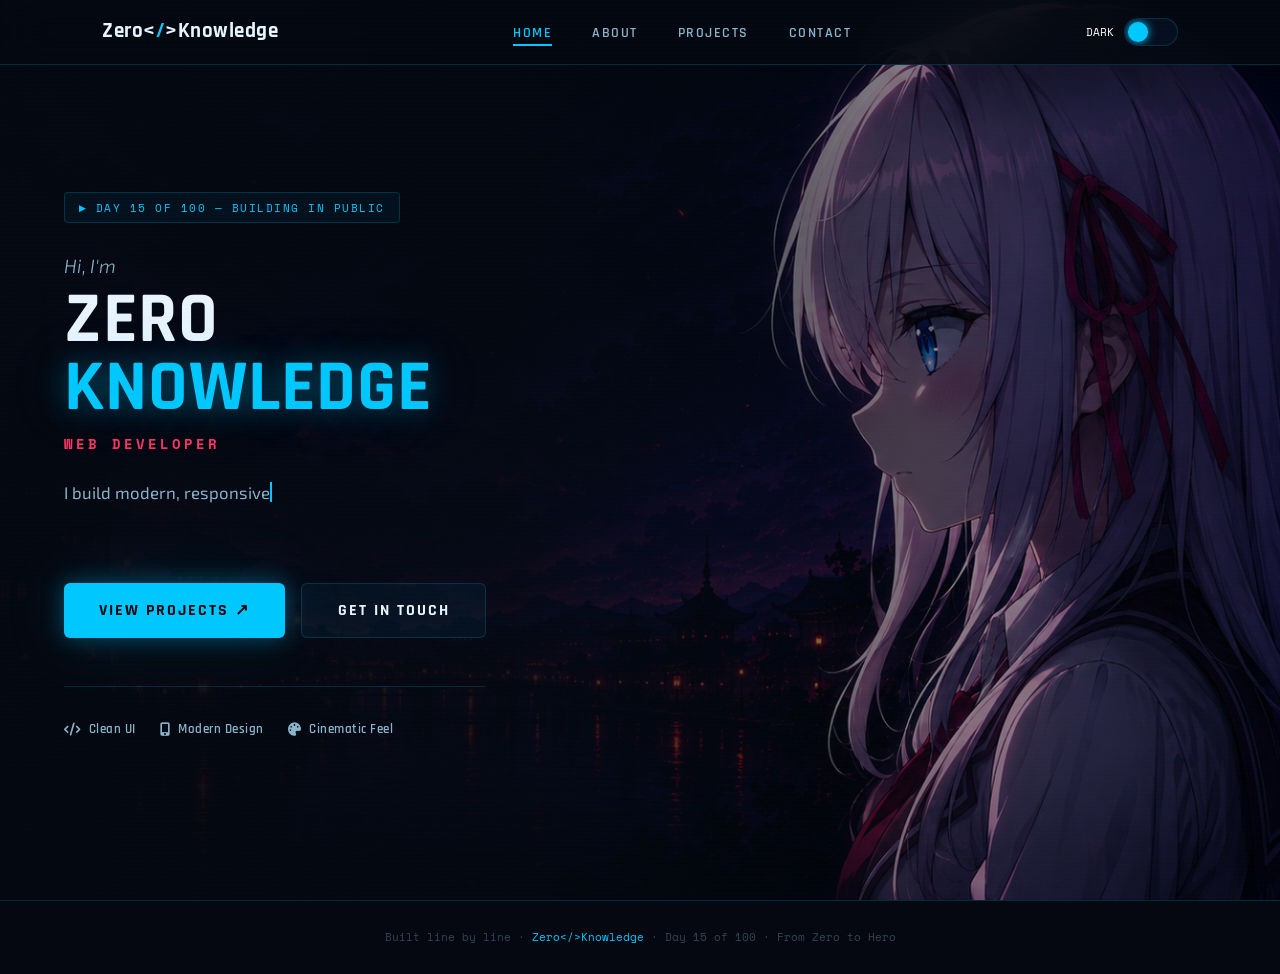
==== index.html @ e258e445 "Add files via upload" ====
<!DOCTYPE html>
<html lang="en" data-theme="dark">
<head>
  <meta charset="UTF-8" />
  <meta name="viewport" content="width=device-width, initial-scale=1.0" />
  <title>Zero&lt;/&gt;Knowledge — Home</title>
  <link rel="preconnect" href="https://fonts.googleapis.com" />
  <link href="https://fonts.googleapis.com/css2?family=Rajdhani:wght@400;500;600;700&family=Exo+2:ital,wght@0,300;0,400;0,600;0,800;1,300&family=Space+Mono:wght@400;700&display=swap" rel="stylesheet" />
  <link rel="stylesheet" href="https://cdnjs.cloudflare.com/ajax/libs/font-awesome/6.5.1/css/all.min.css">
  <link rel="stylesheet" href="style.css">
</head>
<body>

<!-- NAVBAR -->
<nav>
  <div class="nav-inner">
    <a class="nav-logo" href="index.html">Zero&lt;<span>/</span>&gt;Knowledge</a>
    <ul class="nav-links">
      <li><a href="index.html" class="active">Home</a></li>
      <li><a href="about.html">About</a></li>
      <li><a href="projects.html">Projects</a></li>
      <li><a href="contact.html">Contact</a></li>
    </ul>
    <div class="theme-toggle" id="themeToggle">
      <span class="toggle-label" id="themeLabel">DARK</span>
      <div class="toggle-track"><div class="toggle-thumb"></div></div>
    </div>
  </div>
</nav>

<!-- HERO -->
<section class="hero" id="hero">
  <div class="hero-content">
    <div class="hero-tag">DAY 15 OF 100 — BUILDING IN PUBLIC</div>
    <p class="hero-greeting">Hi, I'm</p>
    <h1 class="hero-name">
      <span class="zero">ZERO</span><br>
      <span class="knowledge">KNOWLEDGE</span>
    </h1>
    <p class="hero-role">Web Developer</p>
    <div class="typewriter-wrap"><span id="tw"></span></div>
    <div class="cta-group">
      <a href="projects.html" class="btn-p">View Projects ↗</a>
      <a href="contact.html" class="btn-o">Get In Touch</a>
    </div>
    <div class="hero-badges">
      <div class="badge"><i class="fas fa-code"></i> Clean UI</div>
      <div class="badge"><i class="fas fa-mobile-alt"></i> Modern Design</div>
      <div class="badge"><i class="fas fa-palette"></i> Cinematic Feel</div>
    </div>
  </div>
</section>

<!-- FOOTER -->
<footer>Built line by line · <em>Zero&lt;/&gt;Knowledge</em> · Day 15 of 100 · From Zero to Hero</footer>

<script src="script.js"></script>
</body>
</html>
---- style.css ----
/* ═══════════════════════════════════════
   THEME VARIABLES
═══════════════════════════════════════ */
:root { --t: 0.45s; }

[data-theme="dark"] {
  --bg-primary:     #050810;
  --bg-secondary:   #080c18;
  --bg-card:        rgba(8, 18, 38, 0.72);
  --bg-glass:       rgba(0,200,255,0.05);
  --border-color:   rgba(0,200,255,0.18);
  --border-glow:    rgba(0,200,255,0.45);
  --text-primary:   #e8f4ff;
  --text-secondary: #8ab4cc;
  --text-muted:     #344455;
  --accent:         #00c8ff;
  --accent2:        #0062ff;
  --accent-red:     #ff3366;
  --accent-gold:    #ffd700;
  --nav-bg:         rgba(5,8,16,0.88);
  --card-shadow:    0 8px 40px rgba(0,200,255,0.07);
  --glow:           0 0 22px rgba(0,200,255,0.35), 0 0 70px rgba(0,200,255,0.12);
  --skill-bg:       rgba(255,255,255,0.05);
  --hero-img:       url('img/bg1.png');
  --hero-overlay:   linear-gradient(90deg, rgba(5,8,16,0.98) 0%, rgba(5,8,16,0.90) 40%, rgba(5,8,16,0.55) 65%, rgba(5,8,16,0.15) 100%);
  --scanline-op:    1;
}

[data-theme="light"] {
  --bg-primary:     #f2f5f9;
  --bg-secondary:   #ffffff;
  --bg-card:        rgba(255,255,255,0.88);
  --bg-glass:       rgba(0,100,200,0.04);
  --border-color:   rgba(0,100,200,0.14);
  --border-glow:    rgba(0,100,200,0.3);
  --text-primary:   #0a1628;
  --text-secondary: #3a5068;
  --text-muted:     #8899aa;
  --accent:         #0055cc;
  --accent2:        #003388;
  --accent-red:     #cc0033;
  --accent-gold:    #996600;
  --nav-bg:         rgba(242,245,249,0.92);
  --card-shadow:    0 8px 40px rgba(0,100,200,0.09);
  --glow:           0 4px 24px rgba(0,100,200,0.18);
  --skill-bg:       rgba(0,0,0,0.06);
  --hero-img:       url('img/bg2.png');
  --hero-overlay:   linear-gradient(90deg, rgba(242,245,249,0.98) 0%, rgba(242,245,249,0.92) 40%, rgba(242,245,249,0.55) 65%, rgba(242,245,249,0.1) 100%);
  --scanline-op:    0;
}

/* ═══ RESET ═══ */
*,*::before,*::after{box-sizing:border-box;margin:0;padding:0}
html{scroll-behavior:smooth}
body{
  font-family:'Exo 2',sans-serif;
  background:var(--bg-primary);
  color:var(--text-primary);
  transition:background var(--t),color var(--t);
  overflow-x:hidden;
  line-height:1.6;
}

/* Scanline */
body::before{
  content:'';
  position:fixed;inset:0;
  background:repeating-linear-gradient(0deg,transparent,transparent 2px,rgba(0,200,255,0.013) 2px,rgba(0,200,255,0.013) 4px);
  pointer-events:none;z-index:9999;
  opacity:var(--scanline-op);
  transition:opacity var(--t);
}

/* ═══ NAVBAR ═══ */
nav{
  position:fixed;top:0;left:0;right:0;z-index:1000;
  background:var(--nav-bg);
  backdrop-filter:blur(24px);-webkit-backdrop-filter:blur(24px);
  border-bottom:1px solid var(--border-color);
  transition:background var(--t),border-color var(--t);
}
.nav-inner{
  max-width:1140px;margin:0 auto;padding:0 2rem;
  height:64px;display:flex;align-items:center;justify-content:space-between;
}
.nav-logo{
  font-family:'Rajdhani',sans-serif;font-size:1.3rem;font-weight:700;
  color:var(--text-primary);text-decoration:none;letter-spacing:.5px;
  transition:color var(--t);
}
.nav-logo span{color:var(--accent);}
.nav-links{display:flex;align-items:center;gap:2.5rem;list-style:none;}
.nav-links a{
  font-family:'Rajdhani',sans-serif;font-size:.9rem;font-weight:600;
  letter-spacing:1.5px;text-transform:uppercase;
  color:var(--text-secondary);text-decoration:none;position:relative;
  transition:color .3s;
}
.nav-links a::after{
  content:'';position:absolute;bottom:-4px;left:0;right:0;
  height:2px;background:var(--accent);
  transform:scaleX(0);transform-origin:left;transition:transform .3s;
}
.nav-links a:hover{color:var(--accent);}
.nav-links a:hover::after{transform:scaleX(1);}
.nav-links a.active{color:var(--accent);}
.nav-links a.active::after{transform:scaleX(1);}

/* Toggle */
.theme-toggle{
  display:flex;align-items:center;gap:.6rem;cursor:pointer;user-select:none;
  font-family:'Space Mono',monospace;font-size:.7rem;
  transition:color var(--t);
}
.toggle-track{
  width:54px;height:28px;background:var(--bg-card);
  border-radius:14px;border:1px solid var(--border-color);
  position:relative;transition:background var(--t),border-color var(--t);overflow:hidden;
}
.toggle-thumb{
  position:absolute;top:3px;left:3px;width:20px;height:20px;
  border-radius:50%;background:var(--accent);
  box-shadow:0 0 10px var(--accent);
  transition:transform var(--t) cubic-bezier(.34,1.56,.64,1),background var(--t),box-shadow var(--t);
}
[data-theme="light"] .toggle-thumb{transform:translateX(26px);}
.toggle-label{
  transition:color var(--t);
}
[data-theme="dark"] .toggle-label{
  color: #ffffff;
}
[data-theme="light"] .toggle-label{
  color: #1a1a2e;
}

/* ═══ HERO ═══ */
.hero{
  min-height:100vh;
  background:var(--hero-img) center right/cover no-repeat;
  position:relative;
  display:flex;align-items:center;justify-content:flex-start;
  padding:7rem 0 5rem;
  transition:background var(--t);
}
.hero::before{
  content:'';position:absolute;inset:0;
  background:var(--hero-overlay);
  transition:background var(--t);
}
.hero-content{
  position:relative;z-index:1;
  max-width:560px;
  margin-left:0;
  padding-left:clamp(1.25rem,5vw,4rem);
}
.hero-tag{
  display:inline-flex;align-items:center;gap:.5rem;
  font-family:'Space Mono',monospace;font-size:.7rem;
  color:var(--accent);border:1px solid var(--border-color);
  background:var(--bg-glass);padding:.35rem .9rem;border-radius:4px;
  margin-bottom:1.75rem;letter-spacing:1.5px;
  transition:color var(--t),border-color var(--t);
}
.hero-tag::before{content:'▶';font-size:.55rem;animation:blink 1.5s infinite;}
@keyframes blink{0%,100%{opacity:1}50%{opacity:.2}}

.hero-greeting{
  font-size:1.2rem;font-weight:300;font-style:italic;
  color:var(--text-secondary);margin-bottom:.25rem;
  transition:color var(--t);
}
.hero-name{
  font-family:'Rajdhani',sans-serif;
  font-size:clamp(3rem,6vw,4.5rem);font-weight:700;
  line-height:.95;margin-bottom:.6rem;letter-spacing:1px;
}
.hero-name .zero{color:var(--text-primary);transition:color var(--t);}
.hero-name .knowledge{
  color:var(--accent);
  text-shadow:0 0 30px rgba(0,200,255,.4),0 0 80px rgba(0,200,255,.15);
  transition:color var(--t),text-shadow var(--t);
}
[data-theme="light"] .hero-name .knowledge{
  text-shadow:0 4px 20px rgba(0,100,200,.25);
}
.hero-role{
  font-family:'Space Mono',monospace;font-size:.9rem;
  color:var(--accent-red);font-weight:700;letter-spacing:3px;
  margin-bottom:1.5rem;text-transform:uppercase;
  transition:color var(--t);
}
.typewriter-wrap{
  font-size:1.05rem;color:var(--text-secondary);
  margin-bottom:2.5rem;min-height:64px;
  transition:color var(--t);
}
#tw{border-right:2px solid var(--accent);animation:cur .75s step-end infinite;}
@keyframes cur{50%{border-right-color:transparent;}}

.cta-group{display:flex;gap:1rem;flex-wrap:wrap;}
.btn-p{
  font-family:'Rajdhani',sans-serif;font-size:1rem;font-weight:700;
  letter-spacing:2px;text-transform:uppercase;padding:.85rem 2.2rem;
  border-radius:6px;border:none;background:var(--accent);color:#050810;
  cursor:pointer;text-decoration:none;display:inline-flex;align-items:center;gap:.5rem;
  box-shadow:var(--glow);transition:transform .2s,box-shadow .2s;
}
.btn-p:hover{transform:translateY(-3px);box-shadow:0 0 40px rgba(0,200,255,.55),0 0 100px rgba(0,200,255,.18);}
[data-theme="light"] .btn-p:hover{box-shadow:0 8px 30px rgba(0,100,200,.3);}
.btn-o{
  font-family:'Rajdhani',sans-serif;font-size:1rem;font-weight:700;
  letter-spacing:2px;text-transform:uppercase;padding:.85rem 2.2rem;
  border-radius:6px;border:1px solid var(--border-color);background:var(--bg-glass);
  color:var(--text-primary);cursor:pointer;text-decoration:none;
  display:inline-flex;align-items:center;gap:.5rem;
  transition:border-color .3s,color .3s,background .3s;
}
.btn-o:hover{border-color:var(--accent);color:var(--accent);}

.hero-badges{
  display:flex;gap:1.5rem;margin-top:3rem;
  padding-top:2rem;border-top:1px solid var(--border-color);
  transition:border-color var(--t);
}
.badge{
  display:flex;align-items:center;gap:.5rem;
  font-family:'Rajdhani',sans-serif;font-size:.82rem;font-weight:600;
  color:var(--text-secondary);letter-spacing:.5px;transition:color var(--t);
}

/* ═══ SECTIONS ═══ */
.sec{max-width:1140px;margin:0 auto;padding:6rem 2rem;}
.alt-bg{background:var(--bg-secondary);transition:background var(--t);}
.sec-label{
  font-family:'Space Mono',monospace;font-size:.68rem;letter-spacing:3px;
  text-transform:uppercase;color:var(--accent);margin-bottom:.7rem;
  transition:color var(--t);
}
.divider{width:52px;height:3px;background:linear-gradient(90deg,var(--accent),transparent);margin-bottom:1.25rem;}
.sec-title{
  font-family:'Rajdhani',sans-serif;font-size:clamp(1.9rem,4vw,2.6rem);
  font-weight:700;color:var(--text-primary);margin-bottom:.9rem;
  transition:color var(--t);
}
.sec-sub{font-size:.97rem;color:var(--text-secondary);max-width:580px;margin-bottom:3rem;transition:color var(--t);}

/* ═══ ABOUT ═══ */
.about-grid{display:grid;grid-template-columns:1fr 1fr;gap:4rem;align-items:start;}
.about-text p{color:var(--text-secondary);margin-bottom:1.2rem;line-height:1.85;font-size:.98rem;transition:color var(--t);}
code{font-family:'Space Mono',monospace;font-size:.82rem;color:var(--accent);}
.stats{display:grid;grid-template-columns:repeat(3,1fr);gap:1.25rem;margin-top:2.5rem;}
.stat{
  background:var(--bg-card);border:1px solid var(--border-color);
  border-radius:10px;padding:1.25rem;text-align:center;
  backdrop-filter:blur(10px);transition:all .3s;
}
.stat:hover{border-color:var(--accent);box-shadow:var(--glow);transform:translateY(-4px);}
.stat-num{font-family:'Rajdhani',sans-serif;font-size:2rem;font-weight:700;color:var(--accent);display:block;transition:color var(--t);}
.stat-lbl{font-size:.7rem;color:var(--text-muted);font-family:'Space Mono',monospace;letter-spacing:1px;}

/* Skills */
.skills h3{
  font-family:'Rajdhani',sans-serif;font-size:1.05rem;font-weight:700;
  color:var(--text-primary);margin-bottom:1.5rem;letter-spacing:1px;transition:color var(--t);
}
.sk{margin-bottom:1.3rem;}
.sk-meta{display:flex;justify-content:space-between;margin-bottom:.35rem;}
.sk-name{font-family:'Rajdhani',sans-serif;font-size:.92rem;font-weight:600;color:var(--text-primary);transition:color var(--t);}
.sk-pct{font-family:'Space Mono',monospace;font-size:.72rem;color:var(--accent);transition:color var(--t);}
.sk-track{height:6px;background:var(--skill-bg);border-radius:3px;overflow:hidden;}
.sk-fill{height:100%;border-radius:3px;width:0;transition:width 1.6s cubic-bezier(.25,1,.5,1);}
.f1{background:linear-gradient(90deg,#e34c26,#f16529);}
.f2{background:linear-gradient(90deg,#264de4,#2965f1);}
.f3{background:linear-gradient(90deg,#f7df1e,#e6c000);}
.f4{background:linear-gradient(90deg,#00c8ff,#0062ff);}
.f5{background:linear-gradient(90deg,#f05032,#d94c2e);}

/* ═══ PROJECTS ═══ */
.projects-grid{
  display:grid;
  grid-template-columns:repeat(auto-fill,minmax(320px,1fr));
  gap:1.5rem;
  margin-top:2rem;
}
.project-card{
  background:var(--bg-card);
  border:1px solid var(--border-color);
  border-radius:16px;
  padding:1.5rem;
  transition:all .3s;
  cursor:pointer;
}
.project-card:hover{
  transform:translateY(-6px);
  border-color:var(--accent);
  box-shadow:var(--card-shadow);
}
.project-icon{font-size:2rem;margin-bottom:.75rem;}
.project-day{
  font-family:'Space Mono',monospace;
  font-size:.65rem;
  color:var(--accent);
  letter-spacing:2px;
  margin-bottom:.5rem;
}
.project-card h3{
  font-family:'Rajdhani',sans-serif;
  font-size:1.2rem;
  margin-bottom:.5rem;
  color:var(--text-primary);
}
.project-card p{
  font-size:.85rem;
  color:var(--text-secondary);
  margin-bottom:1rem;
  line-height:1.5;
}
.project-tags{display:flex;gap:.5rem;flex-wrap:wrap;}
.project-tags span{
  font-family:'Space Mono',monospace;
  font-size:.6rem;
  padding:.2rem .6rem;
  border-radius:4px;
  background:var(--bg-glass);
  color:var(--accent);
}

/* ═══ MODAL SYSTEM (Day 15) ═══ */
.modal-overlay {
  position: fixed;
  top: 0;
  left: 0;
  width: 100%;
  height: 100%;
  background: rgba(0, 0, 0, 0.85);
  backdrop-filter: blur(12px);
  z-index: 2000;
  display: none;
  align-items: center;
  justify-content: center;
  opacity: 0;
  transition: opacity 0.3s ease;
}

.modal-overlay.active {
  display: flex;
  opacity: 1;
}

.modal-container {
  background: var(--bg-card);
  border: 1px solid var(--accent);
  border-radius: 20px;
  max-width: 550px;
  width: 90%;
  padding: 2rem;
  position: relative;
  transform: scale(0.9);
  transition: transform 0.3s ease;
  box-shadow: 0 20px 40px rgba(0, 0, 0, 0.3);
}

.modal-overlay.active .modal-container {
  transform: scale(1);
}

.modal-close {
  position: absolute;
  top: 1rem;
  right: 1.2rem;
  font-size: 1.8rem;
  background: none;
  border: none;
  color: var(--text-muted);
  cursor: pointer;
  transition: color 0.3s;
}

.modal-close:hover {
  color: var(--accent-red);
}

.modal-icon {
  font-size: 3rem;
  text-align: center;
  margin-bottom: 0.5rem;
}

.modal-day {
  font-family: 'Space Mono', monospace;
  font-size: 0.7rem;
  color: var(--accent);
  letter-spacing: 2px;
  text-align: center;
  margin-bottom: 0.5rem;
}

.modal-title {
  font-family: 'Rajdhani', sans-serif;
  font-size: 1.8rem;
  font-weight: 700;
  text-align: center;
  color: var(--text-primary);
  margin-bottom: 1rem;
}

.modal-description {
  font-size: 0.95rem;
  line-height: 1.7;
  color: var(--text-secondary);
  margin-bottom: 1.2rem;
  text-align: center;
}

.modal-tech {
  display: flex;
  flex-wrap: wrap;
  justify-content: center;
  gap: 0.5rem;
  margin-bottom: 1.2rem;
}

.modal-tech span {
  font-family: 'Space Mono', monospace;
  font-size: 0.7rem;
  padding: 0.3rem 0.8rem;
  border-radius: 20px;
  background: var(--bg-glass);
  border: 1px solid var(--accent);
  color: var(--accent);
}

.modal-lessons {
  margin-bottom: 1.5rem;
}

.modal-lessons h4 {
  font-family: 'Rajdhani', sans-serif;
  font-size: 1rem;
  color: var(--text-primary);
  margin-bottom: 0.6rem;
  display: flex;
  align-items: center;
  gap: 0.5rem;
}

.modal-lessons ul {
  list-style: none;
  padding-left: 0;
}

.modal-lessons li {
  font-size: 0.85rem;
  color: var(--text-secondary);
  margin-bottom: 0.4rem;
  padding-left: 1.2rem;
  position: relative;
}

.modal-lessons li::before {
  content: "▹";
  position: absolute;
  left: 0;
  color: var(--accent);
}

.modal-live-btn {
  width: 100%;
  padding: 0.8rem;
  font-family: 'Rajdhani', sans-serif;
  font-size: 0.9rem;
  font-weight: 700;
  letter-spacing: 1px;
  text-transform: uppercase;
  background: var(--accent);
  border: none;
  border-radius: 8px;
  color: var(--bg-primary);
  cursor: pointer;
  transition: all 0.3s;
}

.modal-live-btn:hover {
  transform: translateY(-2px);
  box-shadow: var(--glow);
}

[data-theme="light"] .modal-container {
  background: white;
  border-color: var(--accent);
}

[data-theme="light"] .modal-tech span {
  background: rgba(0, 100, 200, 0.1);
}

/* ═══ CONTACT ═══ */
.contact-grid{
  display:grid;
  grid-template-columns:1fr 1fr;
  gap:3rem;
}
.contact-form{display:flex;flex-direction:column;gap:1.25rem;}
.form-group{display:flex;flex-direction:column;gap:.5rem;}
.form-group label{
  font-family:'Rajdhani',sans-serif;
  font-size:.8rem;
  font-weight:600;
  letter-spacing:1px;
  color:var(--text-secondary);
}
.form-group input,
.form-group textarea{
  background:var(--bg-card);
  border:1px solid var(--border-color);
  border-radius:8px;
  padding:.85rem 1rem;
  font-family:'Exo 2',sans-serif;
  font-size:.9rem;
  color:var(--text-primary);
  transition:all .3s;
}
.form-group input:focus,
.form-group textarea:focus{
  outline:none;
  border-color:var(--accent);
  box-shadow:0 0 0 3px rgba(0,200,255,0.1);
}
.contact-info p{
  color:var(--text-secondary);
  line-height:1.8;
  margin-bottom:1.5rem;
}
.social-links-list{display:flex;flex-direction:column;gap:1rem;}
.social-link{
  display:flex;
  align-items:center;
  gap:1rem;
  padding:1rem;
  background:var(--bg-card);
  border:1px solid var(--border-color);
  border-radius:12px;
  text-decoration:none;
  transition:all .3s;
}
.social-link:hover{
  transform:translateX(6px);
  border-color:var(--accent);
}
.social-link i{font-size:1.5rem;color:var(--accent);}
.social-name{font-weight:600;color:var(--text-primary);margin-bottom:.2rem;}
.social-handle{font-size:.7rem;color:var(--text-muted);}

/* ═══ FOOTER ═══ */
footer{
  border-top:1px solid var(--border-color);
  padding:1.75rem;
  text-align:center;
  font-family:'Space Mono',monospace;
  font-size:.68rem;
  color:var(--text-muted);
  transition:border-color var(--t),color var(--t);
}
footer em{color:var(--accent);font-style:normal;}

/* ═══ SCROLL REVEAL ═══ */
.reveal{opacity:0;transform:translateY(28px);transition:opacity .7s ease,transform .7s ease;}
.reveal.on{opacity:1;transform:translateY(0);}

/* ═══ RESPONSIVE ═══ */
@media(max-width:768px){
  .about-grid{grid-template-columns:1fr;gap:2.5rem;}
  .contact-grid{grid-template-columns:1fr;gap:2rem;}
  .nav-links{display:none;}
  .hero-badges{gap:1rem;}
  .hero{padding:6rem 0 4rem;background-position:right center;}
  .hero-content{padding-left:1.25rem;padding-right:1rem;}
  .hero-name{font-size:clamp(2.4rem,10vw,3.5rem);}
  .cta-group{flex-direction:column;gap:.75rem;}
  .btn-p,.btn-o{width:100%;justify-content:center;}
  .hero-badges{flex-wrap:wrap;}
  .projects-grid{grid-template-columns:1fr;}
}
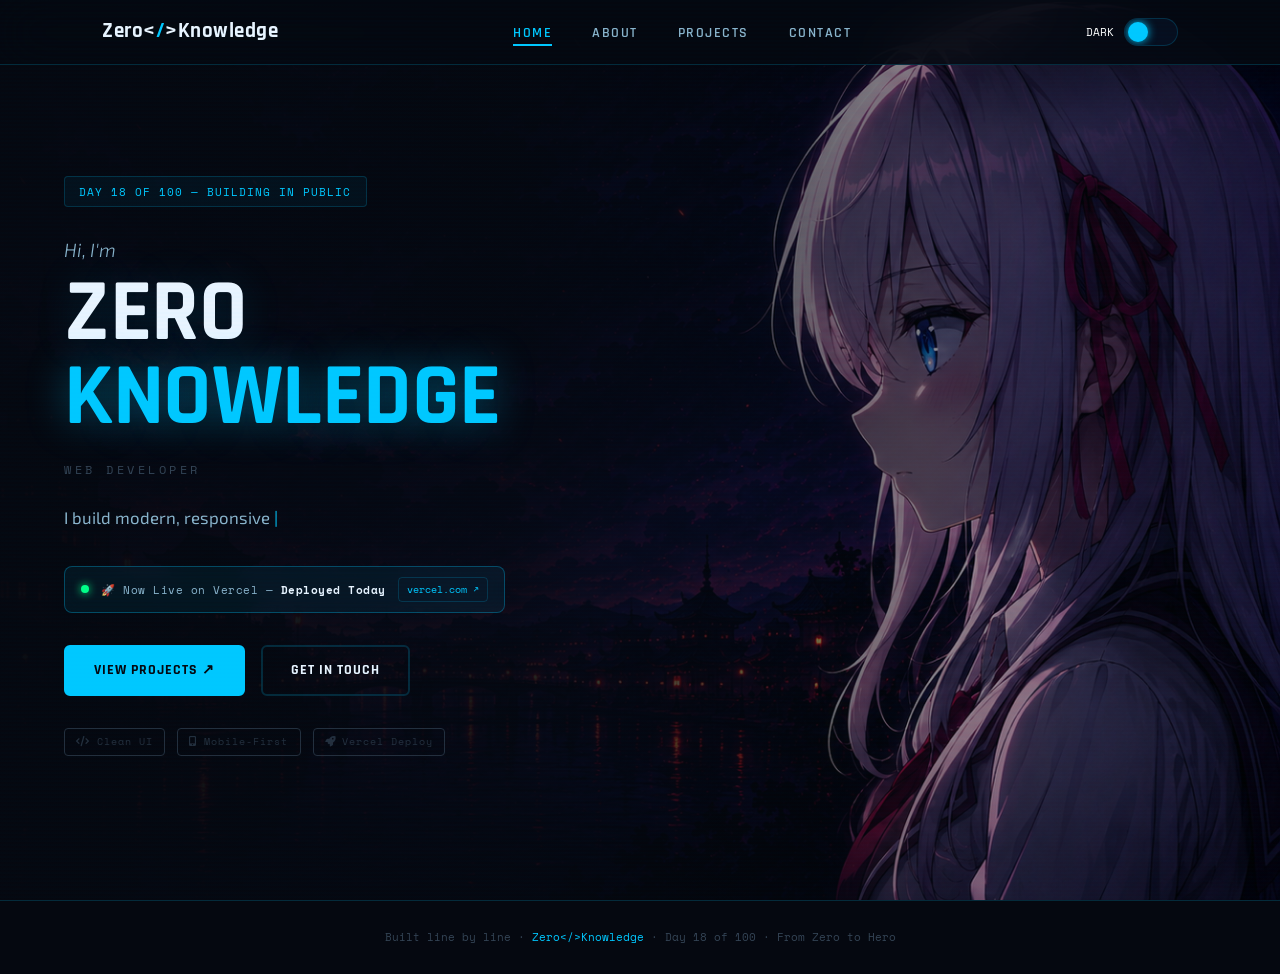
==== commit 3de2f981: "Add files via upload" ====
--- a/index.html
+++ b/index.html
@@ -2,7 +2,7 @@
 <html lang="en" data-theme="dark">
 <head>
   <meta charset="UTF-8" />
-  <meta name="viewport" content="width=device-width, initial-scale=1.0" />
+  <meta name="viewport" content="width=device-width, initial-scale=1.0, user-scalable=yes" />
   <title>Zero&lt;/&gt;Knowledge — Home</title>
   <link rel="preconnect" href="https://fonts.googleapis.com" />
   <link href="https://fonts.googleapis.com/css2?family=Rajdhani:wght@400;500;600;700&family=Exo+2:ital,wght@0,300;0,400;0,600;0,800;1,300&family=Space+Mono:wght@400;700&display=swap" rel="stylesheet" />
@@ -26,12 +26,25 @@
       <div class="toggle-track"><div class="toggle-thumb"></div></div>
     </div>
   </div>
+  <div class="mobile-menu-btn" id="mobileMenuBtn">
+    <i class="fas fa-bars"></i>
+  </div>
 </nav>
+
+<!-- Mobile Menu -->
+<div class="mobile-menu" id="mobileMenu">
+  <ul class="mobile-nav-links">
+    <li><a href="index.html" class="active">Home</a></li>
+    <li><a href="about.html">About</a></li>
+    <li><a href="projects.html">Projects</a></li>
+    <li><a href="contact.html">Contact</a></li>
+  </ul>
+</div>
 
 <!-- HERO -->
 <section class="hero" id="hero">
   <div class="hero-content">
-    <div class="hero-tag">DAY 15 OF 100 — BUILDING IN PUBLIC</div>
+    <div class="hero-tag">DAY 18 OF 100 — BUILDING IN PUBLIC</div>
     <p class="hero-greeting">Hi, I'm</p>
     <h1 class="hero-name">
       <span class="zero">ZERO</span><br>
@@ -39,20 +52,28 @@
     </h1>
     <p class="hero-role">Web Developer</p>
     <div class="typewriter-wrap"><span id="tw"></span></div>
+
+    <!-- Vercel Deploy Banner -->
+    <div class="deploy-banner">
+      <div class="deploy-dot"></div>
+      <span class="deploy-text">🚀 Now Live on Vercel — <strong>Deployed Today</strong></span>
+      <a href="https://vercel.com" target="_blank" rel="noopener noreferrer" class="deploy-link">vercel.com ↗</a>
+    </div>
+
     <div class="cta-group">
       <a href="projects.html" class="btn-p">View Projects ↗</a>
       <a href="contact.html" class="btn-o">Get In Touch</a>
     </div>
     <div class="hero-badges">
       <div class="badge"><i class="fas fa-code"></i> Clean UI</div>
-      <div class="badge"><i class="fas fa-mobile-alt"></i> Modern Design</div>
-      <div class="badge"><i class="fas fa-palette"></i> Cinematic Feel</div>
+      <div class="badge"><i class="fas fa-mobile-alt"></i> Mobile-First</div>
+      <div class="badge"><i class="fas fa-rocket"></i> Vercel Deploy</div>
     </div>
   </div>
 </section>
 
 <!-- FOOTER -->
-<footer>Built line by line · <em>Zero&lt;/&gt;Knowledge</em> · Day 15 of 100 · From Zero to Hero</footer>
+<footer>Built line by line · <em>Zero&lt;/&gt;Knowledge</em> · Day 18 of 100 · From Zero to Hero</footer>
 
 <script src="script.js"></script>
 </body>
--- a/style.css
+++ b/style.css
@@ -17,6 +17,7 @@
   --accent2:        #0062ff;
   --accent-red:     #ff3366;
   --accent-gold:    #ffd700;
+  --accent-green:   #00ff88;
   --nav-bg:         rgba(5,8,16,0.88);
   --card-shadow:    0 8px 40px rgba(0,200,255,0.07);
   --glow:           0 0 22px rgba(0,200,255,0.35), 0 0 70px rgba(0,200,255,0.12);
@@ -24,6 +25,8 @@
   --hero-img:       url('img/bg1.png');
   --hero-overlay:   linear-gradient(90deg, rgba(5,8,16,0.98) 0%, rgba(5,8,16,0.90) 40%, rgba(5,8,16,0.55) 65%, rgba(5,8,16,0.15) 100%);
   --scanline-op:    1;
+  --deploy-bg:      rgba(0,200,255,0.07);
+  --deploy-border:  rgba(0,200,255,0.3);
 }
 
 [data-theme="light"] {
@@ -40,6 +43,7 @@
   --accent2:        #003388;
   --accent-red:     #cc0033;
   --accent-gold:    #996600;
+  --accent-green:   #007744;
   --nav-bg:         rgba(242,245,249,0.92);
   --card-shadow:    0 8px 40px rgba(0,100,200,0.09);
   --glow:           0 4px 24px rgba(0,100,200,0.18);
@@ -47,6 +51,8 @@
   --hero-img:       url('img/bg2.png');
   --hero-overlay:   linear-gradient(90deg, rgba(242,245,249,0.98) 0%, rgba(242,245,249,0.92) 40%, rgba(242,245,249,0.55) 65%, rgba(242,245,249,0.1) 100%);
   --scanline-op:    0;
+  --deploy-bg:      rgba(0,100,200,0.06);
+  --deploy-border:  rgba(0,100,200,0.25);
 }
 
 /* ═══ RESET ═══ */
@@ -73,33 +79,117 @@
 
 /* ═══ NAVBAR ═══ */
 nav{
-  position:fixed;top:0;left:0;right:0;z-index:1000;
+  position:fixed;
+  top:0;
+  left:0;
+  right:0;
+  z-index:1000;
   background:var(--nav-bg);
-  backdrop-filter:blur(24px);-webkit-backdrop-filter:blur(24px);
+  backdrop-filter:blur(24px);
   border-bottom:1px solid var(--border-color);
   transition:background var(--t),border-color var(--t);
 }
+
 .nav-inner{
-  max-width:1140px;margin:0 auto;padding:0 2rem;
-  height:64px;display:flex;align-items:center;justify-content:space-between;
-}
+  max-width:1140px;
+  margin:0 auto;
+  padding:0 2rem;
+  height:64px;
+  display:flex;
+  align-items:center;
+  justify-content:space-between;
+}
+
+.mobile-menu-btn{
+  display:none;
+  position:absolute;
+  right:20px;
+  top:18px;
+  font-size:24px;
+  cursor:pointer;
+  color:var(--text-primary);
+  z-index:1001;
+}
+
+.mobile-menu{
+  display:none;
+  position:fixed;
+  top:64px;
+  left:0;
+  right:0;
+  background:var(--nav-bg);
+  backdrop-filter:blur(24px);
+  border-bottom:1px solid var(--border-color);
+  z-index:999;
+  padding:1rem;
+  transform:translateX(-100%);
+  transition:transform 0.3s ease;
+}
+
+.mobile-menu.active{
+  transform:translateX(0);
+  display:block;
+}
+
+.mobile-nav-links{
+  list-style:none;
+  display:flex;
+  flex-direction:column;
+  gap:1rem;
+  text-align:center;
+}
+
+.mobile-nav-links a{
+  font-family:'Rajdhani',sans-serif;
+  font-size:1rem;
+  font-weight:600;
+  letter-spacing:1.5px;
+  text-transform:uppercase;
+  color:var(--text-secondary);
+  text-decoration:none;
+  display:block;
+  padding:0.5rem;
+}
+
+.mobile-nav-links a.active,
+.mobile-nav-links a:hover{
+  color:var(--accent);
+}
+
 .nav-logo{
-  font-family:'Rajdhani',sans-serif;font-size:1.3rem;font-weight:700;
-  color:var(--text-primary);text-decoration:none;letter-spacing:.5px;
+  font-family:'Rajdhani',sans-serif;
+  font-size:1.3rem;
+  font-weight:700;
+  color:var(--text-primary);
+  text-decoration:none;
+  letter-spacing:.5px;
   transition:color var(--t);
 }
+
 .nav-logo span{color:var(--accent);}
 .nav-links{display:flex;align-items:center;gap:2.5rem;list-style:none;}
 .nav-links a{
-  font-family:'Rajdhani',sans-serif;font-size:.9rem;font-weight:600;
-  letter-spacing:1.5px;text-transform:uppercase;
-  color:var(--text-secondary);text-decoration:none;position:relative;
+  font-family:'Rajdhani',sans-serif;
+  font-size:.9rem;
+  font-weight:600;
+  letter-spacing:1.5px;
+  text-transform:uppercase;
+  color:var(--text-secondary);
+  text-decoration:none;
+  position:relative;
   transition:color .3s;
 }
 .nav-links a::after{
-  content:'';position:absolute;bottom:-4px;left:0;right:0;
-  height:2px;background:var(--accent);
-  transform:scaleX(0);transform-origin:left;transition:transform .3s;
+  content:'';
+  position:absolute;
+  bottom:-4px;
+  left:0;
+  right:0;
+  height:2px;
+  background:var(--accent);
+  transform:scaleX(0);
+  transform-origin:left;
+  transition:transform .3s;
 }
 .nav-links a:hover{color:var(--accent);}
 .nav-links a:hover::after{transform:scaleX(1);}
@@ -108,166 +198,266 @@
 
 /* Toggle */
 .theme-toggle{
-  display:flex;align-items:center;gap:.6rem;cursor:pointer;user-select:none;
-  font-family:'Space Mono',monospace;font-size:.7rem;
+  display:flex;
+  align-items:center;
+  gap:.6rem;
+  cursor:pointer;
+  user-select:none;
+  font-family:'Space Mono',monospace;
+  font-size:.7rem;
   transition:color var(--t);
 }
 .toggle-track{
-  width:54px;height:28px;background:var(--bg-card);
-  border-radius:14px;border:1px solid var(--border-color);
-  position:relative;transition:background var(--t),border-color var(--t);overflow:hidden;
+  width:54px;
+  height:28px;
+  background:var(--bg-card);
+  border-radius:14px;
+  border:1px solid var(--border-color);
+  position:relative;
+  transition:background var(--t),border-color var(--t);
+  overflow:hidden;
 }
 .toggle-thumb{
-  position:absolute;top:3px;left:3px;width:20px;height:20px;
-  border-radius:50%;background:var(--accent);
+  position:absolute;
+  top:3px;
+  left:3px;
+  width:20px;
+  height:20px;
+  border-radius:50%;
+  background:var(--accent);
   box-shadow:0 0 10px var(--accent);
   transition:transform var(--t) cubic-bezier(.34,1.56,.64,1),background var(--t),box-shadow var(--t);
 }
 [data-theme="light"] .toggle-thumb{transform:translateX(26px);}
-.toggle-label{
-  transition:color var(--t);
-}
-[data-theme="dark"] .toggle-label{
-  color: #ffffff;
-}
-[data-theme="light"] .toggle-label{
-  color: #1a1a2e;
-}
+[data-theme="dark"] .toggle-label{color:#ffffff;}
+[data-theme="light"] .toggle-label{color:#1a1a2e;}
 
 /* ═══ HERO ═══ */
 .hero{
   min-height:100vh;
   background:var(--hero-img) center right/cover no-repeat;
   position:relative;
-  display:flex;align-items:center;justify-content:flex-start;
+  display:flex;
+  align-items:center;
+  justify-content:flex-start;
   padding:7rem 0 5rem;
   transition:background var(--t);
 }
 .hero::before{
-  content:'';position:absolute;inset:0;
+  content:'';
+  position:absolute;
+  inset:0;
   background:var(--hero-overlay);
   transition:background var(--t);
 }
 .hero-content{
-  position:relative;z-index:1;
+  position:relative;
+  z-index:1;
   max-width:560px;
-  margin-left:0;
   padding-left:clamp(1.25rem,5vw,4rem);
 }
 .hero-tag{
+  display:inline-flex;
+  align-items:center;
+  gap:.5rem;
+  font-family:'Space Mono',monospace;
+  font-size:.7rem;
+  color:var(--accent);
+  border:1px solid var(--border-color);
+  background:var(--bg-glass);
+  padding:.35rem .9rem;
+  border-radius:4px;
+  margin-bottom:1.75rem;
+  letter-spacing:1px;
+}
+.hero-greeting{
+  font-size:clamp(1rem,2.5vw,1.2rem);
+  color:var(--text-secondary);
+  font-weight:300;
+  font-style:italic;
+  margin-bottom:.4rem;
+}
+.hero-name{
+  font-family:'Rajdhani',sans-serif;
+  font-size:clamp(3rem,9vw,5.5rem);
+  font-weight:700;
+  line-height:.95;
+  margin-bottom:1.25rem;
+  letter-spacing:-.5px;
+}
+.zero{
+  color:var(--text-primary);
+  text-shadow:0 0 40px rgba(0,200,255,0.15);
+}
+.knowledge{
+  color:var(--accent);
+  text-shadow:0 0 40px rgba(0,200,255,0.4);
+}
+.hero-role{
+  font-family:'Space Mono',monospace;
+  font-size:.78rem;
+  letter-spacing:3.5px;
+  text-transform:uppercase;
+  color:var(--text-muted);
+  margin-bottom:1.5rem;
+}
+.typewriter-wrap{
+  font-family:'Exo 2',sans-serif;
+  font-size:1.05rem;
+  color:var(--text-secondary);
+  min-height:1.6rem;
+  margin-bottom:2.25rem;
+}
+#tw::after{
+  content:'|';
+  color:var(--accent);
+  animation:blink .75s step-end infinite;
+}
+@keyframes blink{50%{opacity:0}}
+
+/* ═══ DEPLOY BANNER (DAY 18) ═══ */
+.deploy-banner{
+  display:inline-flex;
+  align-items:center;
+  gap:.75rem;
+  background:var(--deploy-bg);
+  border:1px solid var(--deploy-border);
+  border-radius:8px;
+  padding:.6rem 1rem;
+  margin-bottom:2rem;
+  font-size:.8rem;
+  color:var(--text-secondary);
+  backdrop-filter:blur(8px);
+  animation:pulse-border 2.5s ease-in-out infinite;
+}
+@keyframes pulse-border{
+  0%,100%{border-color:var(--deploy-border);}
+  50%{border-color:var(--accent);}
+}
+.deploy-dot{
+  width:8px;
+  height:8px;
+  border-radius:50%;
+  background:var(--accent-green);
+  box-shadow:0 0 8px var(--accent-green);
+  flex-shrink:0;
+  animation:dot-pulse 1.4s ease-in-out infinite;
+}
+@keyframes dot-pulse{
+  0%,100%{opacity:1;transform:scale(1);}
+  50%{opacity:.6;transform:scale(.85);}
+}
+.deploy-text{color:var(--text-secondary);font-family:'Space Mono',monospace;font-size:.7rem;letter-spacing:.5px;}
+.deploy-text strong{color:var(--text-primary);}
+.deploy-link{
+  font-family:'Space Mono',monospace;
+  font-size:.65rem;
+  color:var(--accent);
+  text-decoration:none;
+  padding:.2rem .5rem;
+  border:1px solid var(--border-color);
+  border-radius:4px;
+  transition:all .3s;
+  white-space:nowrap;
+}
+.deploy-link:hover{background:var(--accent);color:var(--bg-primary);border-color:var(--accent);}
+
+/* CTA Buttons */
+.cta-group{display:flex;gap:1rem;margin-bottom:2rem;flex-wrap:wrap;}
+.btn-p{
   display:inline-flex;align-items:center;gap:.5rem;
-  font-family:'Space Mono',monospace;font-size:.7rem;
-  color:var(--accent);border:1px solid var(--border-color);
-  background:var(--bg-glass);padding:.35rem .9rem;border-radius:4px;
-  margin-bottom:1.75rem;letter-spacing:1.5px;
-  transition:color var(--t),border-color var(--t);
-}
-.hero-tag::before{content:'▶';font-size:.55rem;animation:blink 1.5s infinite;}
-@keyframes blink{0%,100%{opacity:1}50%{opacity:.2}}
-
-.hero-greeting{
-  font-size:1.2rem;font-weight:300;font-style:italic;
-  color:var(--text-secondary);margin-bottom:.25rem;
-  transition:color var(--t);
-}
-.hero-name{
-  font-family:'Rajdhani',sans-serif;
-  font-size:clamp(3rem,6vw,4.5rem);font-weight:700;
-  line-height:.95;margin-bottom:.6rem;letter-spacing:1px;
-}
-.hero-name .zero{color:var(--text-primary);transition:color var(--t);}
-.hero-name .knowledge{
-  color:var(--accent);
-  text-shadow:0 0 30px rgba(0,200,255,.4),0 0 80px rgba(0,200,255,.15);
-  transition:color var(--t),text-shadow var(--t);
-}
-[data-theme="light"] .hero-name .knowledge{
-  text-shadow:0 4px 20px rgba(0,100,200,.25);
-}
-.hero-role{
-  font-family:'Space Mono',monospace;font-size:.9rem;
-  color:var(--accent-red);font-weight:700;letter-spacing:3px;
-  margin-bottom:1.5rem;text-transform:uppercase;
-  transition:color var(--t);
-}
-.typewriter-wrap{
-  font-size:1.05rem;color:var(--text-secondary);
-  margin-bottom:2.5rem;min-height:64px;
-  transition:color var(--t);
-}
-#tw{border-right:2px solid var(--accent);animation:cur .75s step-end infinite;}
-@keyframes cur{50%{border-right-color:transparent;}}
-
-.cta-group{display:flex;gap:1rem;flex-wrap:wrap;}
-.btn-p{
-  font-family:'Rajdhani',sans-serif;font-size:1rem;font-weight:700;
-  letter-spacing:2px;text-transform:uppercase;padding:.85rem 2.2rem;
-  border-radius:6px;border:none;background:var(--accent);color:#050810;
-  cursor:pointer;text-decoration:none;display:inline-flex;align-items:center;gap:.5rem;
-  box-shadow:var(--glow);transition:transform .2s,box-shadow .2s;
-}
-.btn-p:hover{transform:translateY(-3px);box-shadow:0 0 40px rgba(0,200,255,.55),0 0 100px rgba(0,200,255,.18);}
-[data-theme="light"] .btn-p:hover{box-shadow:0 8px 30px rgba(0,100,200,.3);}
+  padding:.75rem 1.75rem;
+  font-family:'Rajdhani',sans-serif;
+  font-size:.9rem;font-weight:700;
+  letter-spacing:1px;text-transform:uppercase;
+  background:var(--accent);color:var(--bg-primary);
+  border:2px solid var(--accent);
+  border-radius:6px;
+  text-decoration:none;
+  transition:all .3s;cursor:pointer;
+}
+.btn-p:hover{background:transparent;color:var(--accent);box-shadow:var(--glow);}
 .btn-o{
-  font-family:'Rajdhani',sans-serif;font-size:1rem;font-weight:700;
-  letter-spacing:2px;text-transform:uppercase;padding:.85rem 2.2rem;
-  border-radius:6px;border:1px solid var(--border-color);background:var(--bg-glass);
-  color:var(--text-primary);cursor:pointer;text-decoration:none;
   display:inline-flex;align-items:center;gap:.5rem;
-  transition:border-color .3s,color .3s,background .3s;
+  padding:.75rem 1.75rem;
+  font-family:'Rajdhani',sans-serif;
+  font-size:.9rem;font-weight:700;
+  letter-spacing:1px;text-transform:uppercase;
+  background:transparent;color:var(--text-primary);
+  border:2px solid var(--border-color);
+  border-radius:6px;
+  text-decoration:none;
+  transition:all .3s;
 }
 .btn-o:hover{border-color:var(--accent);color:var(--accent);}
 
-.hero-badges{
-  display:flex;gap:1.5rem;margin-top:3rem;
-  padding-top:2rem;border-top:1px solid var(--border-color);
-  transition:border-color var(--t);
-}
+.hero-badges{display:flex;gap:.75rem;flex-wrap:wrap;}
 .badge{
-  display:flex;align-items:center;gap:.5rem;
-  font-family:'Rajdhani',sans-serif;font-size:.82rem;font-weight:600;
-  color:var(--text-secondary);letter-spacing:.5px;transition:color var(--t);
+  display:inline-flex;align-items:center;gap:.4rem;
+  font-family:'Space Mono',monospace;
+  font-size:.65rem;letter-spacing:1px;
+  color:var(--text-muted);
+  border:1px solid var(--text-muted);
+  padding:.3rem .7rem;border-radius:4px;
+  opacity:.65;
 }
 
 /* ═══ SECTIONS ═══ */
-.sec{max-width:1140px;margin:0 auto;padding:6rem 2rem;}
+.sec{
+  max-width:1140px;
+  margin:0 auto;
+  padding:6rem 2rem;
+}
 .alt-bg{background:var(--bg-secondary);transition:background var(--t);}
 .sec-label{
-  font-family:'Space Mono',monospace;font-size:.68rem;letter-spacing:3px;
-  text-transform:uppercase;color:var(--accent);margin-bottom:.7rem;
-  transition:color var(--t);
+  font-family:'Space Mono',monospace;
+  font-size:.68rem;
+  letter-spacing:3px;
+  text-transform:uppercase;
+  color:var(--accent);
+  margin-bottom:.7rem;
 }
 .divider{width:52px;height:3px;background:linear-gradient(90deg,var(--accent),transparent);margin-bottom:1.25rem;}
 .sec-title{
-  font-family:'Rajdhani',sans-serif;font-size:clamp(1.9rem,4vw,2.6rem);
-  font-weight:700;color:var(--text-primary);margin-bottom:.9rem;
-  transition:color var(--t);
-}
-.sec-sub{font-size:.97rem;color:var(--text-secondary);max-width:580px;margin-bottom:3rem;transition:color var(--t);}
+  font-family:'Rajdhani',sans-serif;
+  font-size:clamp(1.9rem,4vw,2.6rem);
+  font-weight:700;
+  color:var(--text-primary);
+  margin-bottom:.9rem;
+}
+.sec-sub{font-size:.97rem;color:var(--text-secondary);max-width:580px;margin-bottom:3rem;}
 
 /* ═══ ABOUT ═══ */
 .about-grid{display:grid;grid-template-columns:1fr 1fr;gap:4rem;align-items:start;}
-.about-text p{color:var(--text-secondary);margin-bottom:1.2rem;line-height:1.85;font-size:.98rem;transition:color var(--t);}
+.about-text p{color:var(--text-secondary);margin-bottom:1.2rem;line-height:1.85;font-size:.98rem;}
 code{font-family:'Space Mono',monospace;font-size:.82rem;color:var(--accent);}
 .stats{display:grid;grid-template-columns:repeat(3,1fr);gap:1.25rem;margin-top:2.5rem;}
 .stat{
-  background:var(--bg-card);border:1px solid var(--border-color);
-  border-radius:10px;padding:1.25rem;text-align:center;
-  backdrop-filter:blur(10px);transition:all .3s;
+  background:var(--bg-card);
+  border:1px solid var(--border-color);
+  border-radius:10px;
+  padding:1.25rem;
+  text-align:center;
+  backdrop-filter:blur(10px);
+  transition:all .3s;
 }
 .stat:hover{border-color:var(--accent);box-shadow:var(--glow);transform:translateY(-4px);}
-.stat-num{font-family:'Rajdhani',sans-serif;font-size:2rem;font-weight:700;color:var(--accent);display:block;transition:color var(--t);}
+.stat-num{font-family:'Rajdhani',sans-serif;font-size:2rem;font-weight:700;color:var(--accent);display:block;}
 .stat-lbl{font-size:.7rem;color:var(--text-muted);font-family:'Space Mono',monospace;letter-spacing:1px;}
 
 /* Skills */
 .skills h3{
-  font-family:'Rajdhani',sans-serif;font-size:1.05rem;font-weight:700;
-  color:var(--text-primary);margin-bottom:1.5rem;letter-spacing:1px;transition:color var(--t);
+  font-family:'Rajdhani',sans-serif;
+  font-size:1.05rem;
+  font-weight:700;
+  color:var(--text-primary);
+  margin-bottom:1.5rem;
+  letter-spacing:1px;
 }
 .sk{margin-bottom:1.3rem;}
 .sk-meta{display:flex;justify-content:space-between;margin-bottom:.35rem;}
-.sk-name{font-family:'Rajdhani',sans-serif;font-size:.92rem;font-weight:600;color:var(--text-primary);transition:color var(--t);}
-.sk-pct{font-family:'Space Mono',monospace;font-size:.72rem;color:var(--accent);transition:color var(--t);}
+.sk-name{font-family:'Rajdhani',sans-serif;font-size:.92rem;font-weight:600;color:var(--text-primary);}
+.sk-pct{font-family:'Space Mono',monospace;font-size:.72rem;color:var(--accent);}
 .sk-track{height:6px;background:var(--skill-bg);border-radius:3px;overflow:hidden;}
 .sk-fill{height:100%;border-radius:3px;width:0;transition:width 1.6s cubic-bezier(.25,1,.5,1);}
 .f1{background:linear-gradient(90deg,#e34c26,#f16529);}
@@ -275,6 +465,8 @@
 .f3{background:linear-gradient(90deg,#f7df1e,#e6c000);}
 .f4{background:linear-gradient(90deg,#00c8ff,#0062ff);}
 .f5{background:linear-gradient(90deg,#f05032,#d94c2e);}
+/* NEW — Vercel skill bar: black to white gradient */
+.f6{background:linear-gradient(90deg,#555,#ffffff);}
 
 /* ═══ PROJECTS ═══ */
 .projects-grid{
@@ -290,6 +482,8 @@
   padding:1.5rem;
   transition:all .3s;
   cursor:pointer;
+  position:relative;
+  overflow:hidden;
 }
 .project-card:hover{
   transform:translateY(-6px);
@@ -326,192 +520,121 @@
   color:var(--accent);
 }
 
-/* ═══ MODAL SYSTEM (Day 15) ═══ */
-.modal-overlay {
-  position: fixed;
-  top: 0;
-  left: 0;
-  width: 100%;
-  height: 100%;
-  background: rgba(0, 0, 0, 0.85);
-  backdrop-filter: blur(12px);
-  z-index: 2000;
-  display: none;
-  align-items: center;
-  justify-content: center;
-  opacity: 0;
-  transition: opacity 0.3s ease;
-}
-
-.modal-overlay.active {
-  display: flex;
-  opacity: 1;
-}
-
-.modal-container {
-  background: var(--bg-card);
-  border: 1px solid var(--accent);
-  border-radius: 20px;
-  max-width: 550px;
-  width: 90%;
-  padding: 2rem;
-  position: relative;
-  transform: scale(0.9);
-  transition: transform 0.3s ease;
-  box-shadow: 0 20px 40px rgba(0, 0, 0, 0.3);
-}
-
-.modal-overlay.active .modal-container {
-  transform: scale(1);
-}
-
-.modal-close {
-  position: absolute;
-  top: 1rem;
-  right: 1.2rem;
-  font-size: 1.8rem;
-  background: none;
-  border: none;
-  color: var(--text-muted);
-  cursor: pointer;
-  transition: color 0.3s;
-}
-
-.modal-close:hover {
-  color: var(--accent-red);
-}
-
-.modal-icon {
-  font-size: 3rem;
-  text-align: center;
-  margin-bottom: 0.5rem;
-}
-
-.modal-day {
-  font-family: 'Space Mono', monospace;
-  font-size: 0.7rem;
-  color: var(--accent);
-  letter-spacing: 2px;
-  text-align: center;
-  margin-bottom: 0.5rem;
-}
-
-.modal-title {
-  font-family: 'Rajdhani', sans-serif;
-  font-size: 1.8rem;
-  font-weight: 700;
-  text-align: center;
-  color: var(--text-primary);
-  margin-bottom: 1rem;
-}
-
-.modal-description {
-  font-size: 0.95rem;
-  line-height: 1.7;
-  color: var(--text-secondary);
-  margin-bottom: 1.2rem;
-  text-align: center;
-}
-
-.modal-tech {
-  display: flex;
-  flex-wrap: wrap;
-  justify-content: center;
-  gap: 0.5rem;
-  margin-bottom: 1.2rem;
-}
-
-.modal-tech span {
-  font-family: 'Space Mono', monospace;
-  font-size: 0.7rem;
-  padding: 0.3rem 0.8rem;
-  border-radius: 20px;
-  background: var(--bg-glass);
-  border: 1px solid var(--accent);
-  color: var(--accent);
-}
-
-.modal-lessons {
-  margin-bottom: 1.5rem;
-}
-
-.modal-lessons h4 {
-  font-family: 'Rajdhani', sans-serif;
-  font-size: 1rem;
-  color: var(--text-primary);
-  margin-bottom: 0.6rem;
-  display: flex;
-  align-items: center;
-  gap: 0.5rem;
-}
-
-.modal-lessons ul {
-  list-style: none;
-  padding-left: 0;
-}
-
-.modal-lessons li {
-  font-size: 0.85rem;
-  color: var(--text-secondary);
-  margin-bottom: 0.4rem;
-  padding-left: 1.2rem;
-  position: relative;
-}
-
-.modal-lessons li::before {
-  content: "▹";
-  position: absolute;
-  left: 0;
-  color: var(--accent);
-}
-
-.modal-live-btn {
-  width: 100%;
-  padding: 0.8rem;
-  font-family: 'Rajdhani', sans-serif;
-  font-size: 0.9rem;
-  font-weight: 700;
-  letter-spacing: 1px;
-  text-transform: uppercase;
-  background: var(--accent);
-  border: none;
-  border-radius: 8px;
-  color: var(--bg-primary);
-  cursor: pointer;
-  transition: all 0.3s;
-}
-
-.modal-live-btn:hover {
-  transform: translateY(-2px);
-  box-shadow: var(--glow);
-}
-
-[data-theme="light"] .modal-container {
-  background: white;
-  border-color: var(--accent);
-}
-
-[data-theme="light"] .modal-tech span {
-  background: rgba(0, 100, 200, 0.1);
-}
+/* ★ Featured card — Day 18 ★ */
+.project-card--featured{
+  border-color:var(--accent);
+  box-shadow:0 0 32px rgba(0,200,255,0.12), inset 0 0 40px rgba(0,200,255,0.03);
+}
+.project-card--featured::before{
+  content:'';
+  position:absolute;
+  inset:0;
+  background:linear-gradient(135deg,rgba(0,200,255,0.06) 0%,transparent 60%);
+  pointer-events:none;
+}
+.project-featured-badge{
+  position:absolute;
+  top:.75rem;
+  right:.75rem;
+  font-family:'Space Mono',monospace;
+  font-size:.55rem;
+  letter-spacing:1.5px;
+  background:var(--accent);
+  color:var(--bg-primary);
+  padding:.2rem .55rem;
+  border-radius:20px;
+  font-weight:700;
+  animation:badge-glow 2s ease-in-out infinite;
+}
+@keyframes badge-glow{
+  0%,100%{box-shadow:0 0 8px rgba(0,200,255,0.5);}
+  50%{box-shadow:0 0 18px rgba(0,200,255,0.9);}
+}
+
+/* ═══ MODAL ═══ */
+.modal-overlay{
+  position:fixed;
+  top:0;
+  left:0;
+  width:100%;
+  height:100%;
+  background:rgba(0,0,0,0.85);
+  backdrop-filter:blur(12px);
+  z-index:2000;
+  display:none;
+  align-items:center;
+  justify-content:center;
+  opacity:0;
+  transition:opacity 0.3s ease;
+}
+.modal-overlay.active{display:flex;opacity:1;}
+.modal-container{
+  background:var(--bg-card);
+  border:1px solid var(--accent);
+  border-radius:20px;
+  max-width:550px;
+  width:90%;
+  max-height:88vh;
+  overflow-y:auto;
+  padding:2rem;
+  position:relative;
+  transform:scale(0.9);
+  transition:transform 0.3s ease;
+  box-shadow:0 20px 40px rgba(0,0,0,0.3);
+  scrollbar-width:thin;
+  scrollbar-color:var(--accent) transparent;
+}
+.modal-container::-webkit-scrollbar{width:4px;}
+.modal-container::-webkit-scrollbar-track{background:transparent;}
+.modal-container::-webkit-scrollbar-thumb{background:var(--accent);border-radius:2px;}
+.modal-overlay.active .modal-container{transform:scale(1);}
+.modal-close{
+  position:absolute;
+  top:1rem;
+  right:1.2rem;
+  font-size:1.8rem;
+  background:none;
+  border:none;
+  color:var(--text-muted);
+  cursor:pointer;
+}
+.modal-close:hover{color:var(--accent-red);}
+.modal-icon{font-size:3rem;text-align:center;margin-bottom:0.5rem;}
+.modal-day{font-family:'Space Mono',monospace;font-size:0.7rem;color:var(--accent);letter-spacing:2px;text-align:center;margin-bottom:0.5rem;}
+.modal-title{font-family:'Rajdhani',sans-serif;font-size:1.8rem;font-weight:700;text-align:center;color:var(--text-primary);margin-bottom:1rem;}
+.modal-description{font-size:0.95rem;line-height:1.7;color:var(--text-secondary);margin-bottom:1.2rem;text-align:center;}
+.modal-tech{display:flex;flex-wrap:wrap;justify-content:center;gap:0.5rem;margin-bottom:1.2rem;}
+.modal-tech span{font-family:'Space Mono',monospace;font-size:0.7rem;padding:0.3rem 0.8rem;border-radius:20px;background:var(--bg-glass);border:1px solid var(--accent);color:var(--accent);}
+.modal-lessons{margin-bottom:1.5rem;}
+.modal-lessons h4{font-family:'Rajdhani',sans-serif;font-size:1rem;color:var(--text-primary);margin-bottom:0.6rem;display:flex;align-items:center;gap:0.5rem;}
+.modal-lessons ul{list-style:none;padding-left:0;}
+.modal-lessons li{font-size:0.85rem;color:var(--text-secondary);margin-bottom:0.4rem;padding-left:1.2rem;position:relative;}
+.modal-lessons li::before{content:"▹";position:absolute;left:0;color:var(--accent);}
+.modal-live-btn{
+  width:100%;
+  padding:0.8rem;
+  font-family:'Rajdhani',sans-serif;
+  font-size:0.9rem;
+  font-weight:700;
+  letter-spacing:1px;
+  text-transform:uppercase;
+  background:var(--accent);
+  border:none;
+  border-radius:8px;
+  color:var(--bg-primary);
+  cursor:pointer;
+  transition:all 0.3s;
+}
+.modal-live-btn:hover{transform:translateY(-2px);box-shadow:var(--glow);}
+[data-theme="light"] .modal-container{background:white;border-color:var(--accent);}
+[data-theme="light"] .modal-tech span{background:rgba(0,100,200,0.1);}
 
 /* ═══ CONTACT ═══ */
-.contact-grid{
-  display:grid;
-  grid-template-columns:1fr 1fr;
-  gap:3rem;
-}
+.contact-grid{display:grid;grid-template-columns:1fr 1fr;gap:3rem;}
 .contact-form{display:flex;flex-direction:column;gap:1.25rem;}
 .form-group{display:flex;flex-direction:column;gap:.5rem;}
-.form-group label{
-  font-family:'Rajdhani',sans-serif;
-  font-size:.8rem;
-  font-weight:600;
-  letter-spacing:1px;
-  color:var(--text-secondary);
-}
-.form-group input,
-.form-group textarea{
+.form-group label{font-family:'Rajdhani',sans-serif;font-size:.8rem;font-weight:600;letter-spacing:1px;color:var(--text-secondary);}
+.form-group input,.form-group textarea{
   background:var(--bg-card);
   border:1px solid var(--border-color);
   border-radius:8px;
@@ -521,17 +644,12 @@
   color:var(--text-primary);
   transition:all .3s;
 }
-.form-group input:focus,
-.form-group textarea:focus{
+.form-group input:focus,.form-group textarea:focus{
   outline:none;
   border-color:var(--accent);
   box-shadow:0 0 0 3px rgba(0,200,255,0.1);
 }
-.contact-info p{
-  color:var(--text-secondary);
-  line-height:1.8;
-  margin-bottom:1.5rem;
-}
+.contact-info p{color:var(--text-secondary);line-height:1.8;margin-bottom:1.5rem;}
 .social-links-list{display:flex;flex-direction:column;gap:1rem;}
 .social-link{
   display:flex;
@@ -544,10 +662,7 @@
   text-decoration:none;
   transition:all .3s;
 }
-.social-link:hover{
-  transform:translateX(6px);
-  border-color:var(--accent);
-}
+.social-link:hover{transform:translateX(6px);border-color:var(--accent);}
 .social-link i{font-size:1.5rem;color:var(--accent);}
 .social-name{font-weight:600;color:var(--text-primary);margin-bottom:.2rem;}
 .social-handle{font-size:.7rem;color:var(--text-muted);}
@@ -560,7 +675,6 @@
   font-family:'Space Mono',monospace;
   font-size:.68rem;
   color:var(--text-muted);
-  transition:border-color var(--t),color var(--t);
 }
 footer em{color:var(--accent);font-style:normal;}
 
@@ -570,15 +684,37 @@
 
 /* ═══ RESPONSIVE ═══ */
 @media(max-width:768px){
+  .nav-links{display:none;}
+  .mobile-menu-btn{display:block;}
+  .nav-inner{justify-content:center;}
+  .theme-toggle{position:absolute;right:70px;top:18px;}
   .about-grid{grid-template-columns:1fr;gap:2.5rem;}
   .contact-grid{grid-template-columns:1fr;gap:2rem;}
-  .nav-links{display:none;}
-  .hero-badges{gap:1rem;}
   .hero{padding:6rem 0 4rem;background-position:right center;}
   .hero-content{padding-left:1.25rem;padding-right:1rem;}
   .hero-name{font-size:clamp(2.4rem,10vw,3.5rem);}
   .cta-group{flex-direction:column;gap:.75rem;}
   .btn-p,.btn-o{width:100%;justify-content:center;}
-  .hero-badges{flex-wrap:wrap;}
+  .hero-badges{flex-wrap:wrap;gap:0.8rem;}
   .projects-grid{grid-template-columns:1fr;}
+  .stats{gap:0.8rem;}
+  .stat{padding:0.8rem;}
+  .stat-num{font-size:1.5rem;}
+  .sec{padding:4rem 1.5rem;}
+  .deploy-banner{flex-wrap:wrap;gap:.5rem;font-size:.7rem;}
+}
+
+@media(max-width:480px){
+  .hero-tag{font-size:0.6rem;}
+  .hero-greeting{font-size:1rem;}
+  .hero-role{font-size:0.75rem;}
+  .typewriter-wrap{font-size:0.9rem;}
+  .badge{font-size:0.7rem;}
+  .modal-container{padding:1.5rem;}
+  .modal-title{font-size:1.3rem;}
+  .social-link{padding:0.8rem;}
+  .social-link i{font-size:1.2rem;}
+  .social-name{font-size:0.85rem;}
+  .deploy-banner{font-size:.65rem;}
+  .deploy-link{display:none;}
 }
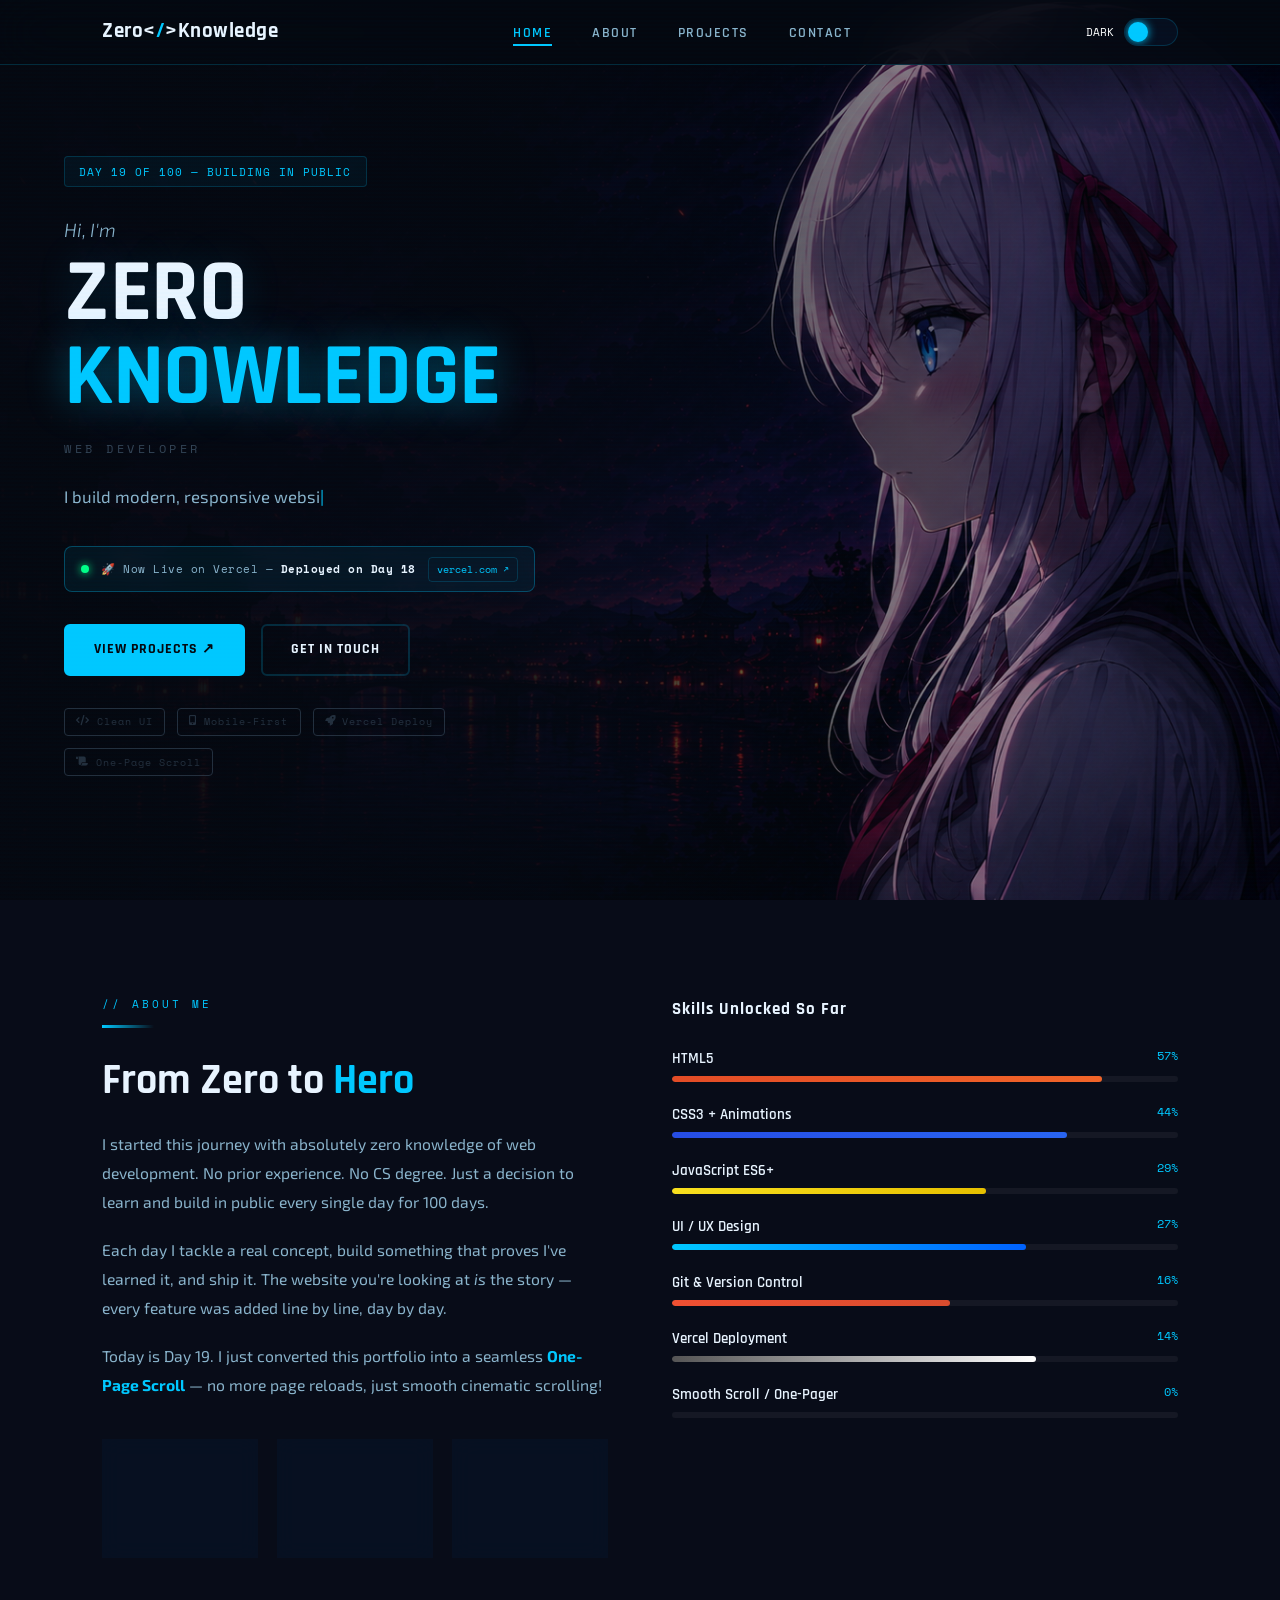
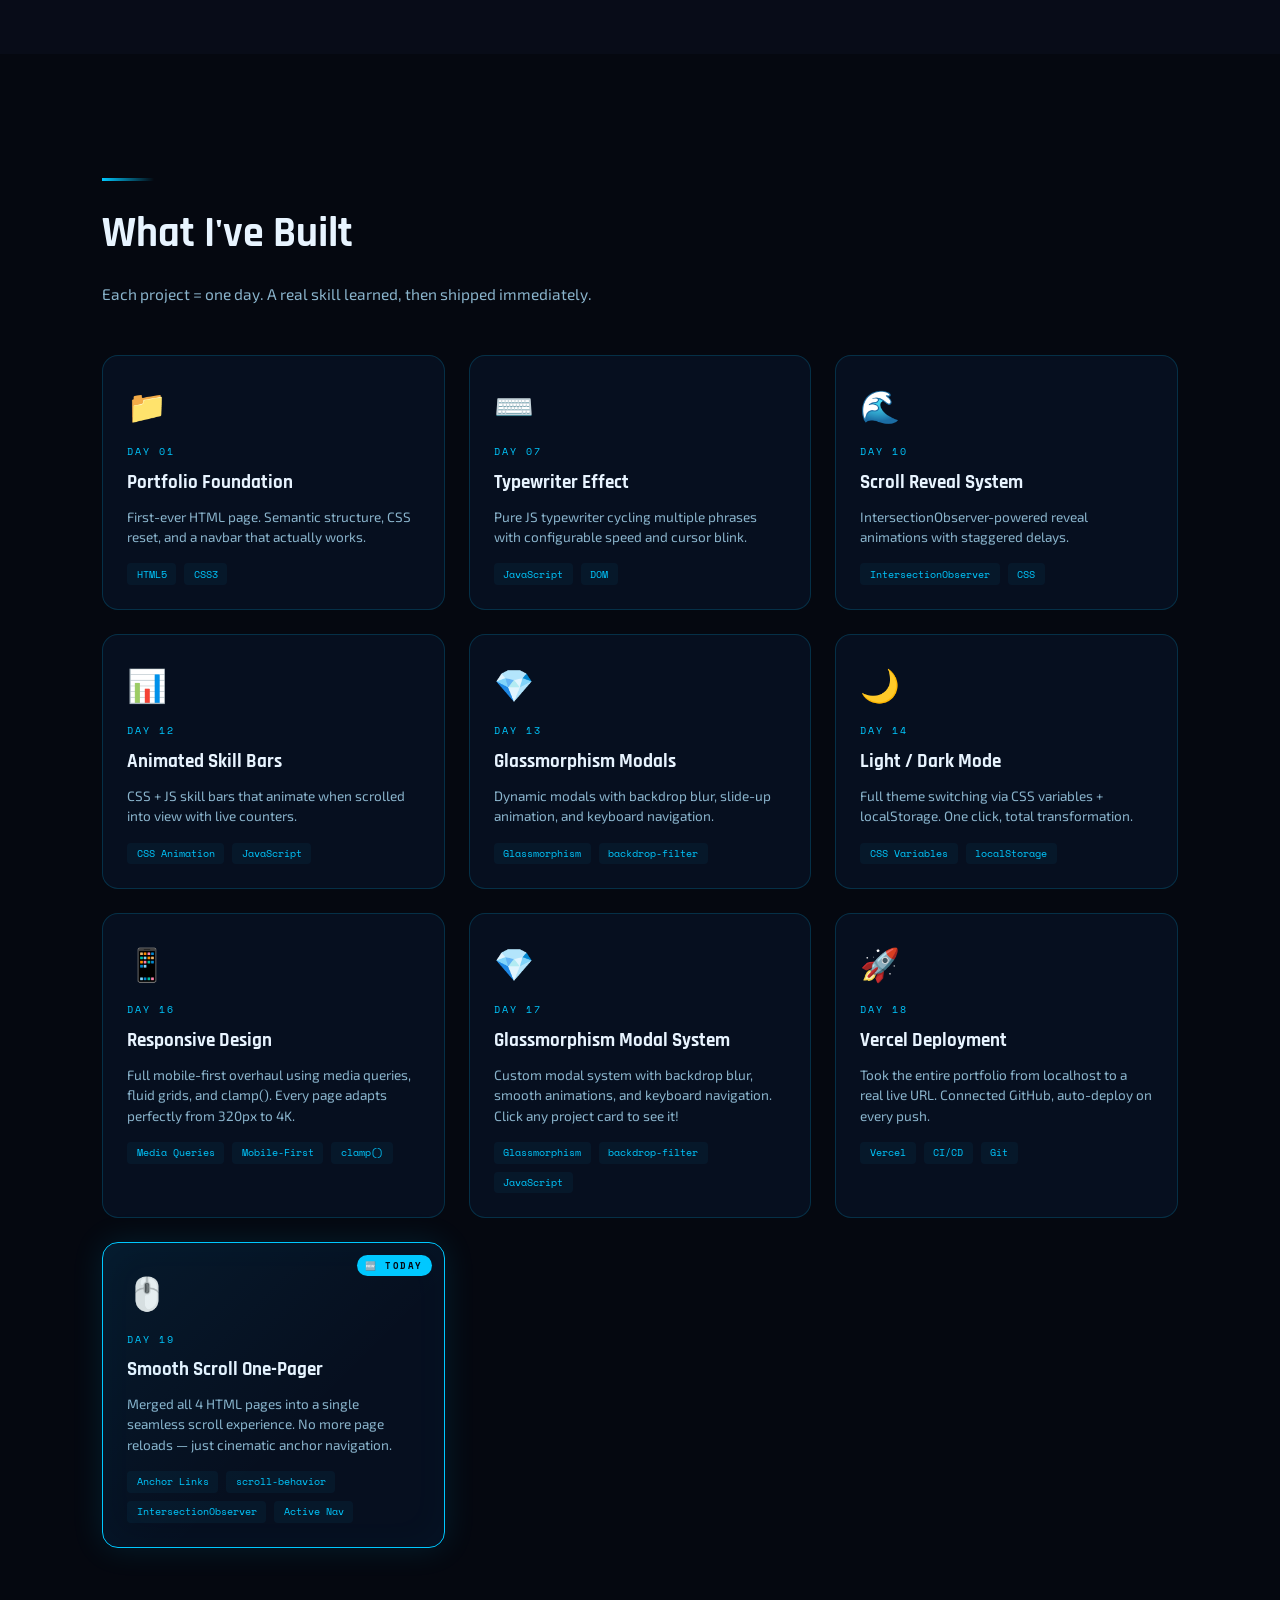
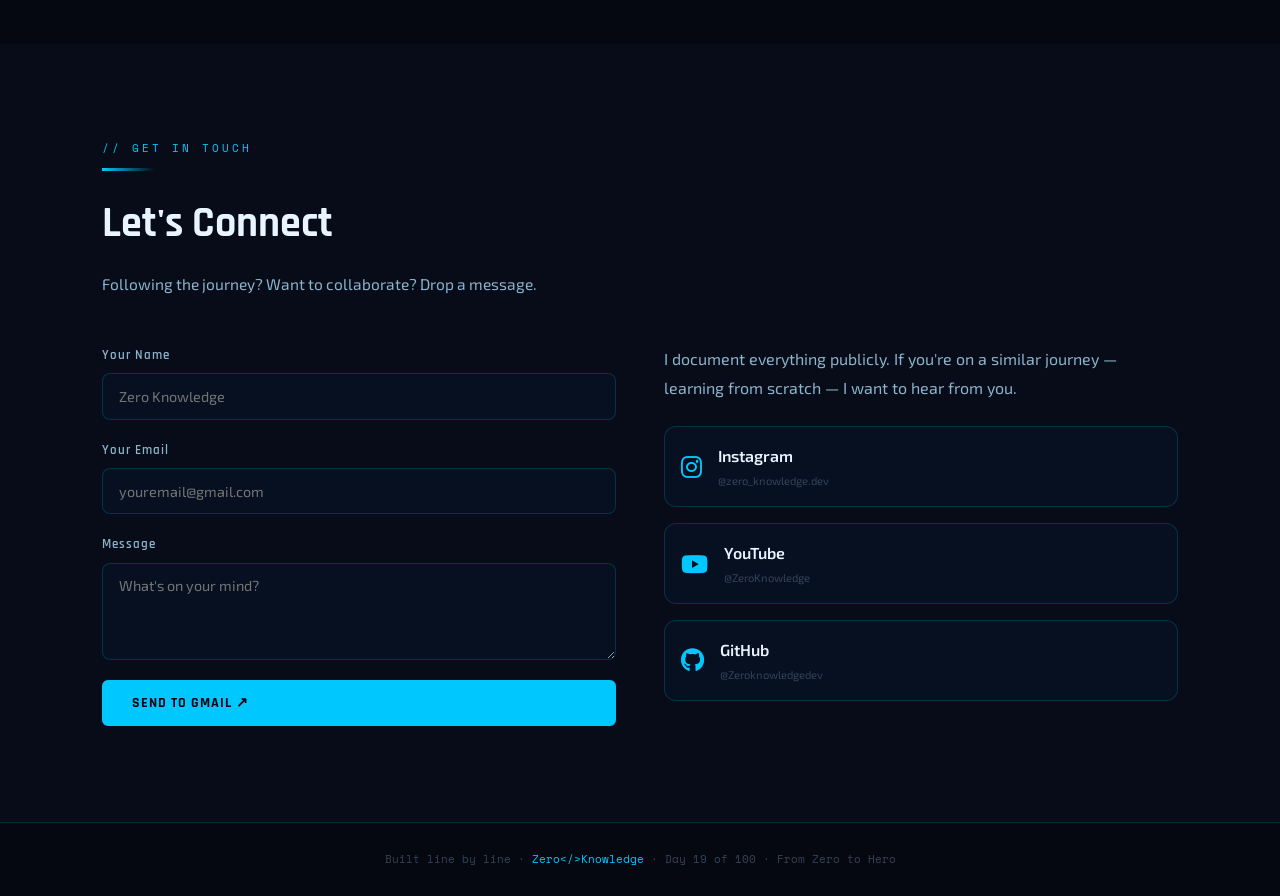
==== commit 7b8d38fe: "Update index.html" ====
--- a/index.html
+++ b/index.html
@@ -3,7 +3,7 @@
 <head>
   <meta charset="UTF-8" />
   <meta name="viewport" content="width=device-width, initial-scale=1.0, user-scalable=yes" />
-  <title>Zero&lt;/&gt;Knowledge — Home</title>
+  <title>Zero&lt;/&gt;Knowledge — Day 19</title>
   <link rel="preconnect" href="https://fonts.googleapis.com" />
   <link href="https://fonts.googleapis.com/css2?family=Rajdhani:wght@400;500;600;700&family=Exo+2:ital,wght@0,300;0,400;0,600;0,800;1,300&family=Space+Mono:wght@400;700&display=swap" rel="stylesheet" />
   <link rel="stylesheet" href="https://cdnjs.cloudflare.com/ajax/libs/font-awesome/6.5.1/css/all.min.css">
@@ -11,15 +11,17 @@
 </head>
 <body>
 
-<!-- NAVBAR -->
+<!-- ══════════════════════════════════
+     NAVBAR  (anchor links — Day 19)
+══════════════════════════════════ -->
 <nav>
   <div class="nav-inner">
-    <a class="nav-logo" href="index.html">Zero&lt;<span>/</span>&gt;Knowledge</a>
+    <a class="nav-logo" href="#hero">Zero&lt;<span>/</span>&gt;Knowledge</a>
     <ul class="nav-links">
-      <li><a href="index.html" class="active">Home</a></li>
-      <li><a href="about.html">About</a></li>
-      <li><a href="projects.html">Projects</a></li>
-      <li><a href="contact.html">Contact</a></li>
+      <li><a href="#hero"   class="nav-link active">Home</a></li>
+      <li><a href="#about"  class="nav-link">About</a></li>
+      <li><a href="#projects" class="nav-link">Projects</a></li>
+      <li><a href="#contact" class="nav-link">Contact</a></li>
     </ul>
     <div class="theme-toggle" id="themeToggle">
       <span class="toggle-label" id="themeLabel">DARK</span>
@@ -34,17 +36,19 @@
 <!-- Mobile Menu -->
 <div class="mobile-menu" id="mobileMenu">
   <ul class="mobile-nav-links">
-    <li><a href="index.html" class="active">Home</a></li>
-    <li><a href="about.html">About</a></li>
-    <li><a href="projects.html">Projects</a></li>
-    <li><a href="contact.html">Contact</a></li>
+    <li><a href="#hero"     class="nav-link active">Home</a></li>
+    <li><a href="#about"    class="nav-link">About</a></li>
+    <li><a href="#projects" class="nav-link">Projects</a></li>
+    <li><a href="#contact"  class="nav-link">Contact</a></li>
   </ul>
 </div>
 
-<!-- HERO -->
+<!-- ══════════════════════════════════
+     SECTION 1 — HERO
+══════════════════════════════════ -->
 <section class="hero" id="hero">
   <div class="hero-content">
-    <div class="hero-tag">DAY 18 OF 100 — BUILDING IN PUBLIC</div>
+    <div class="hero-tag">DAY 19 OF 100 — BUILDING IN PUBLIC</div>
     <p class="hero-greeting">Hi, I'm</p>
     <h1 class="hero-name">
       <span class="zero">ZERO</span><br>
@@ -53,28 +57,233 @@
     <p class="hero-role">Web Developer</p>
     <div class="typewriter-wrap"><span id="tw"></span></div>
 
-    <!-- Vercel Deploy Banner -->
     <div class="deploy-banner">
       <div class="deploy-dot"></div>
-      <span class="deploy-text">🚀 Now Live on Vercel — <strong>Deployed Today</strong></span>
+      <span class="deploy-text">🚀 Now Live on Vercel — <strong>Deployed on Day 18</strong></span>
       <a href="https://vercel.com" target="_blank" rel="noopener noreferrer" class="deploy-link">vercel.com ↗</a>
     </div>
 
     <div class="cta-group">
-      <a href="projects.html" class="btn-p">View Projects ↗</a>
-      <a href="contact.html" class="btn-o">Get In Touch</a>
+      <a href="#projects" class="btn-p">View Projects ↗</a>
+      <a href="#contact"  class="btn-o">Get In Touch</a>
     </div>
     <div class="hero-badges">
       <div class="badge"><i class="fas fa-code"></i> Clean UI</div>
       <div class="badge"><i class="fas fa-mobile-alt"></i> Mobile-First</div>
       <div class="badge"><i class="fas fa-rocket"></i> Vercel Deploy</div>
+      <div class="badge"><i class="fas fa-scroll"></i> One-Page Scroll</div>
     </div>
   </div>
 </section>
 
+<!-- ══════════════════════════════════
+     SECTION 2 — ABOUT
+══════════════════════════════════ -->
+<div class="alt-bg">
+<div class="sec" id="about">
+  <div class="about-grid">
+    <div class="about-text reveal">
+      <div class="sec-label">// ABOUT ME</div>
+      <div class="divider"></div>
+      <h2 class="sec-title">From Zero to <span style="color:var(--accent)">Hero</span></h2>
+      <p>I started this journey with absolutely zero knowledge of web development. No prior experience. No CS degree. Just a decision to learn and build in public every single day for 100 days.</p>
+      <p>Each day I tackle a real concept, build something that proves I've learned it, and ship it. The website you're looking at <em>is</em> the story — every feature was added line by line, day by day.</p>
+      <p>Today is Day 19. I just converted this portfolio into a seamless <strong style="color:var(--accent)">One-Page Scroll</strong> — no more page reloads, just smooth cinematic scrolling!</p>
+      <div class="stats">
+        <div class="stat"><span class="stat-num">19</span><span class="stat-lbl">Days Done</span></div>
+        <div class="stat"><span class="stat-num">81</span><span class="stat-lbl">To Go</span></div>
+        <div class="stat"><span class="stat-num">∞</span><span class="stat-lbl">Ambition</span></div>
+      </div>
+    </div>
+    <div class="skills reveal" style="transition-delay:.15s" id="skills-panel">
+      <h3>Skills Unlocked So Far</h3>
+      <div class="sk"><div class="sk-meta"><span class="sk-name">HTML5</span><span class="sk-pct" id="p1">0%</span></div><div class="sk-track"><div class="sk-fill f1" id="b1" data-to="85"></div></div></div>
+      <div class="sk"><div class="sk-meta"><span class="sk-name">CSS3 + Animations</span><span class="sk-pct" id="p2">0%</span></div><div class="sk-track"><div class="sk-fill f2" id="b2" data-to="78"></div></div></div>
+      <div class="sk"><div class="sk-meta"><span class="sk-name">JavaScript ES6+</span><span class="sk-pct" id="p3">0%</span></div><div class="sk-track"><div class="sk-fill f3" id="b3" data-to="62"></div></div></div>
+      <div class="sk"><div class="sk-meta"><span class="sk-name">UI / UX Design</span><span class="sk-pct" id="p4">0%</span></div><div class="sk-track"><div class="sk-fill f4" id="b4" data-to="70"></div></div></div>
+      <div class="sk"><div class="sk-meta"><span class="sk-name">Git & Version Control</span><span class="sk-pct" id="p5">0%</span></div><div class="sk-track"><div class="sk-fill f5" id="b5" data-to="55"></div></div></div>
+      <div class="sk"><div class="sk-meta"><span class="sk-name">Vercel Deployment</span><span class="sk-pct" id="p6">0%</span></div><div class="sk-track"><div class="sk-fill f6" id="b6" data-to="72"></div></div></div>
+      <div class="sk"><div class="sk-meta"><span class="sk-name">Smooth Scroll / One-Pager</span><span class="sk-pct" id="p7">0%</span></div><div class="sk-track"><div class="sk-fill f7" id="b7" data-to="80"></div></div></div>
+    </div>
+  </div>
+</div>
+</div>
+
+<!-- ══════════════════════════════════
+     SECTION 3 — PROJECTS
+══════════════════════════════════ -->
+<div class="sec" id="projects">
+  <div class="sec-label reveal">// MY WORK</div>
+  <div class="divider reveal"></div>
+  <h2 class="sec-title reveal">What I've Built</h2>
+  <p class="sec-sub reveal">Each project = one day. A real skill learned, then shipped immediately.</p>
+
+  <div class="projects-grid">
+    <div class="project-card reveal" onclick="openModal('Portfolio Foundation')">
+      <div class="project-icon">📁</div>
+      <div class="project-day">DAY 01</div>
+      <h3>Portfolio Foundation</h3>
+      <p>First-ever HTML page. Semantic structure, CSS reset, and a navbar that actually works.</p>
+      <div class="project-tags"><span>HTML5</span><span>CSS3</span></div>
+    </div>
+
+    <div class="project-card reveal" onclick="openModal('Typewriter Effect')">
+      <div class="project-icon">⌨️</div>
+      <div class="project-day">DAY 07</div>
+      <h3>Typewriter Effect</h3>
+      <p>Pure JS typewriter cycling multiple phrases with configurable speed and cursor blink.</p>
+      <div class="project-tags"><span>JavaScript</span><span>DOM</span></div>
+    </div>
+
+    <div class="project-card reveal" onclick="openModal('Scroll Reveal System')">
+      <div class="project-icon">🌊</div>
+      <div class="project-day">DAY 10</div>
+      <h3>Scroll Reveal System</h3>
+      <p>IntersectionObserver-powered reveal animations with staggered delays.</p>
+      <div class="project-tags"><span>IntersectionObserver</span><span>CSS</span></div>
+    </div>
+
+    <div class="project-card reveal" onclick="openModal('Animated Skill Bars')">
+      <div class="project-icon">📊</div>
+      <div class="project-day">DAY 12</div>
+      <h3>Animated Skill Bars</h3>
+      <p>CSS + JS skill bars that animate when scrolled into view with live counters.</p>
+      <div class="project-tags"><span>CSS Animation</span><span>JavaScript</span></div>
+    </div>
+
+    <div class="project-card reveal" onclick="openModal('Glassmorphism Modals')">
+      <div class="project-icon">💎</div>
+      <div class="project-day">DAY 13</div>
+      <h3>Glassmorphism Modals</h3>
+      <p>Dynamic modals with backdrop blur, slide-up animation, and keyboard navigation.</p>
+      <div class="project-tags"><span>Glassmorphism</span><span>backdrop-filter</span></div>
+    </div>
+
+    <div class="project-card reveal" onclick="openModal('Light / Dark Mode')">
+      <div class="project-icon">🌙</div>
+      <div class="project-day">DAY 14</div>
+      <h3>Light / Dark Mode</h3>
+      <p>Full theme switching via CSS variables + localStorage. One click, total transformation.</p>
+      <div class="project-tags"><span>CSS Variables</span><span>localStorage</span></div>
+    </div>
+
+    <div class="project-card reveal" onclick="openModal('Responsive Design')">
+      <div class="project-icon">📱</div>
+      <div class="project-day">DAY 16</div>
+      <h3>Responsive Design</h3>
+      <p>Full mobile-first overhaul using media queries, fluid grids, and clamp(). Every page adapts perfectly from 320px to 4K.</p>
+      <div class="project-tags"><span>Media Queries</span><span>Mobile-First</span><span>clamp()</span></div>
+    </div>
+
+    <div class="project-card reveal" onclick="openModal('Glassmorphism Modal System')">
+      <div class="project-icon">💎</div>
+      <div class="project-day">DAY 17</div>
+      <h3>Glassmorphism Modal System</h3>
+      <p>Custom modal system with backdrop blur, smooth animations, and keyboard navigation. Click any project card to see it!</p>
+      <div class="project-tags"><span>Glassmorphism</span><span>backdrop-filter</span><span>JavaScript</span></div>
+    </div>
+
+    <div class="project-card reveal" onclick="openModal('Vercel Deployment')">
+      <div class="project-icon">🚀</div>
+      <div class="project-day">DAY 18</div>
+      <h3>Vercel Deployment</h3>
+      <p>Took the entire portfolio from localhost to a real live URL. Connected GitHub, auto-deploy on every push.</p>
+      <div class="project-tags"><span>Vercel</span><span>CI/CD</span><span>Git</span></div>
+    </div>
+
+    <!-- ★ DAY 19 — NEW CARD ★ -->
+    <div class="project-card reveal project-card--featured" onclick="openModal('Smooth Scroll One-Pager')">
+      <div class="project-featured-badge">🆕 TODAY</div>
+      <div class="project-icon">🖱️</div>
+      <div class="project-day">DAY 19</div>
+      <h3>Smooth Scroll One-Pager</h3>
+      <p>Merged all 4 HTML pages into a single seamless scroll experience. No more page reloads — just cinematic anchor navigation.</p>
+      <div class="project-tags">
+        <span>Anchor Links</span>
+        <span>scroll-behavior</span>
+        <span>IntersectionObserver</span>
+        <span>Active Nav</span>
+      </div>
+    </div>
+  </div>
+</div>
+
+<!-- ══════════════════════════════════
+     SECTION 4 — CONTACT
+══════════════════════════════════ -->
+<div class="alt-bg">
+<div class="sec" id="contact">
+  <div class="sec-label reveal">// GET IN TOUCH</div>
+  <div class="divider reveal"></div>
+  <h2 class="sec-title reveal">Let's Connect</h2>
+  <p class="sec-sub reveal">Following the journey? Want to collaborate? Drop a message.</p>
+
+  <div class="contact-grid">
+    <div class="contact-form reveal">
+      <div class="form-group">
+        <label>Your Name</label>
+        <input type="text" placeholder="Zero Knowledge" id="contactName">
+      </div>
+      <div class="form-group">
+        <label>Your Email</label>
+        <input type="email" placeholder="youremail@gmail.com" id="contactEmail">
+      </div>
+      <div class="form-group">
+        <label>Message</label>
+        <textarea rows="4" placeholder="What's on your mind?" id="contactMessage"></textarea>
+      </div>
+      <button class="btn-p" onclick="sendToGmail()">Send to Gmail ↗</button>
+    </div>
+
+    <div class="contact-info reveal" style="transition-delay:.15s">
+      <p>I document everything publicly. If you're on a similar journey — learning from scratch — I want to hear from you.</p>
+      <div class="social-links-list">
+        <a href="https://www.instagram.com/zero_knowledge.dev/" class="social-link" target="_blank" rel="noopener noreferrer">
+          <i class="fab fa-instagram"></i>
+          <div>
+            <div class="social-name">Instagram</div>
+            <div class="social-handle">@zero_knowledge.dev</div>
+          </div>
+        </a>
+        <a href="https://youtube.com/@zeroknowledge-g6w" class="social-link" target="_blank" rel="noopener noreferrer">
+          <i class="fab fa-youtube"></i>
+          <div>
+            <div class="social-name">YouTube</div>
+            <div class="social-handle">@ZeroKnowledge</div>
+          </div>
+        </a>
+        <a href="https://github.com/Zeroknowledgedev" class="social-link" target="_blank" rel="noopener noreferrer">
+          <i class="fab fa-github"></i>
+          <div>
+            <div class="social-name">GitHub</div>
+            <div class="social-handle">@Zeroknowledgedev</div>
+          </div>
+        </a>
+      </div>
+    </div>
+  </div>
+</div>
+</div>
+
+<!-- ══════════════════════════════════
+     MODAL
+══════════════════════════════════ -->
+<div class="modal-overlay" id="projectModal">
+  <div class="modal-container">
+    <button class="modal-close" id="closeModal">&times;</button>
+    <div class="modal-icon" id="modalIcon">📁</div>
+    <div class="modal-day" id="modalDay">DAY 01</div>
+    <h2 class="modal-title" id="modalTitle">Project Title</h2>
+    <p class="modal-description" id="modalDescription">Project description goes here...</p>
+    <div class="modal-tech" id="modalTech"></div>
+    <div class="modal-lessons" id="modalLessons"></div>
+    <button class="modal-live-btn" id="modalLiveBtn">🔗 View Live Demo</button>
+  </div>
+</div>
+
 <!-- FOOTER -->
-<footer>Built line by line · <em>Zero&lt;/&gt;Knowledge</em> · Day 18 of 100 · From Zero to Hero</footer>
+<footer>Built line by line · <em>Zero&lt;/&gt;Knowledge</em> · Day 19 of 100 · From Zero to Hero</footer>
 
 <script src="script.js"></script>
 </body>
-</html>+</html>
